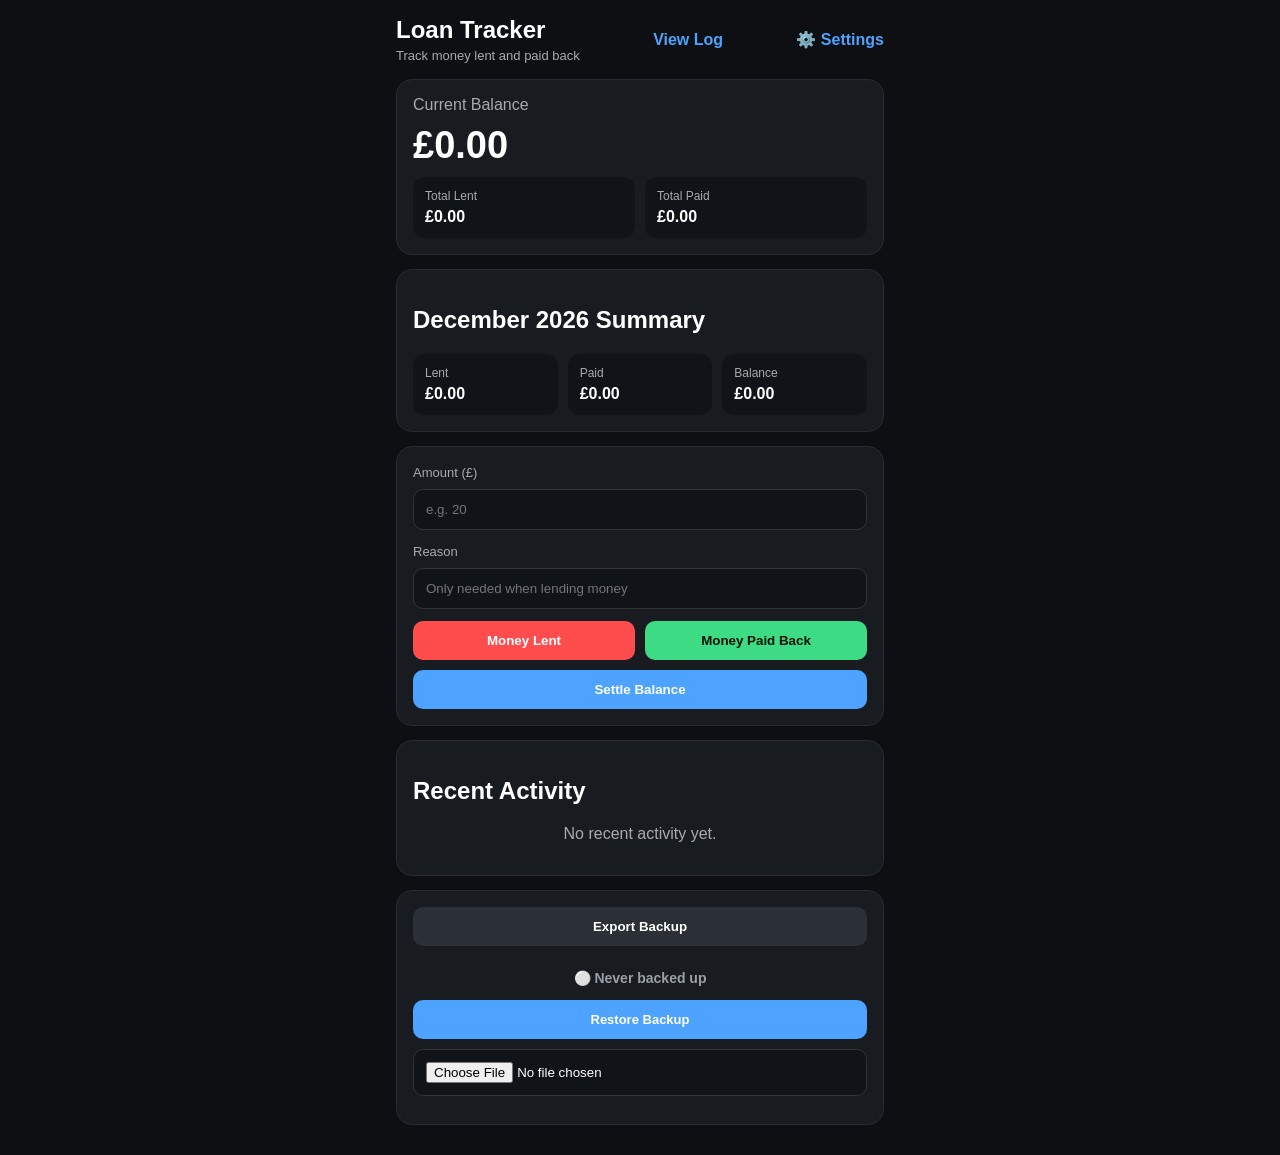
==== index.html @ ec19d375 "Add settings link to index.html" ====
<!DOCTYPE html>
<html lang="en">
<head>
 <link rel="manifest" href="manifest.json">
<meta name="theme-color" content="#0f172a">
<meta name="apple-mobile-web-app-capable" content="yes">
<meta name="apple-mobile-web-app-status-bar-style" content="black-translucent">
<meta name="apple-mobile-web-app-title" content="Loan Tracker">
<link rel="apple-touch-icon" href="icon-192.png"> 
  <meta charset="UTF-8" />
  <meta name="viewport" content="width=device-width, initial-scale=1.0" />
  <title>Loan Tracker</title>
  <link rel="stylesheet" href="style.css" />
</head>
<body>

  <div class="app">

    <header class="header">
      <div>
        <h1>Loan Tracker</h1>
        <p>Track money lent and paid back</p>
      </div>
      <a href="log.html" class="link-btn">View Log</a>
     <a class="link-btn" href="settings.html">⚙️ Settings</a>
    </header>

    <section class="card balance-card">
      <p>Current Balance</p>
      <div id="balance">£0.00</div>

      <div class="stats">
        <div>
          <span>Total Lent</span>
          <strong id="totalLent">£0.00</strong>
        </div>

        <div>
          <span>Total Paid</span>
          <strong id="totalPaid">£0.00</strong>
        </div>
      </div>
    </section>

    <section class="card monthly-card">
      <h2 id="monthTitle">This Month</h2>

      <div class="monthly-grid">
        <div>
          <span>Lent</span>
          <strong id="monthLent">£0.00</strong>
        </div>

        <div>
          <span>Paid</span>
          <strong id="monthPaid">£0.00</strong>
        </div>

        <div>
          <span>Balance</span>
          <strong id="monthBalance">£0.00</strong>
        </div>
      </div>
    </section>

    <section class="card">
      <label>Amount (£)</label>
      <input id="amount" type="number" placeholder="e.g. 20" />

      <label>Reason</label>
      <input id="reason" type="text" placeholder="Only needed when lending money" />

      <div class="buttons">
        <button id="lendBtn" class="btn-lent">Money Lent</button>
        <button id="paidBtn" class="btn-paid">Money Paid Back</button>
      </div>

      <button id="settleBtn" class="settle-btn">Settle Balance</button>
    </section>

    <section class="card">
      <h2>Recent Activity</h2>
      <div id="recentList"></div>
    </section>

    <section class="card backup-card">
  <button id="exportBtn">Export Backup</button>

  <p id="lastBackup" class="backup-text">
    ⚪ Never backed up
  </p>

  <label for="importInput" class="import-label">
    Restore Backup
  </label>

  <input
    id="importInput"
    type="file"
    accept=".json,application/json"
  />
</section>

  </div>

  <script src="script.js"></script>
 <script>
  if ("serviceWorker" in navigator) {
    window.addEventListener("load", () => {
      navigator.serviceWorker.register("./service-worker.js");
    });
  }
</script>
</body>
</html>
<!-- force redeploy -->
---- style.css ----
* {
  box-sizing: border-box;
  font-family: Arial, sans-serif;
}

body {
  margin: 0;
  background: #0d0f12;
  color: white;
}

.app {
  max-width: 520px;
  margin: 0 auto;
  padding: 16px;
}

.header {
  display: flex;
  justify-content: space-between;
  align-items: center;
  margin-bottom: 16px;
}

.header h1 {
  margin: 0;
  font-size: 24px;
}

.header p {
  margin: 4px 0 0;
  color: #aaa;
  font-size: 13px;
}

.link-btn {
  color: #4da3ff;
  text-decoration: none;
  font-weight: bold;
}

.card {
  background: #181b20;
  padding: 16px;
  border-radius: 16px;
  margin-bottom: 14px;
  border: 1px solid #262b33;
}

.balance-card p {
  color: #aaa;
  margin: 0;
}

#balance {
  font-size: 38px;
  font-weight: bold;
  margin: 10px 0;
}

.stats,
.monthly-grid {
  display: flex;
  gap: 10px;
}

.stats div,
.monthly-grid div {
  flex: 1;
  background: #101318;
  padding: 12px;
  border-radius: 12px;
}

.stats span,
.monthly-grid span {
  display: block;
  color: #aaa;
  font-size: 12px;
  margin-bottom: 5px;
}

input,
select {
  width: 100%;
  padding: 12px;
  margin: 8px 0 12px;
  border-radius: 10px;
  border: 1px solid #333;
  background: #101318;
  color: white;
}

label {
  font-size: 13px;
  color: #aaa;
}

.buttons {
  display: flex;
  gap: 10px;
}

button {
  border: none;
  border-radius: 10px;
  padding: 12px;
  font-weight: bold;
  color: white;
  cursor: pointer;
  transition: transform 0.18s ease, background 0.18s ease;
}

button:active {
  transform: scale(0.97);
}

.btn-lent {
  flex: 1;
  background: #ff4d4d;
}

.btn-paid {
  flex: 1;
  background: #3ddc84;
  color: #06120a;
}

.settle-btn {
  width: 100%;
  margin-top: 10px;
  background: #4da3ff;
}

.log-item,
.recent-item {
  display: flex;
  justify-content: space-between;
  align-items: center;
  gap: 12px;
  padding: 14px;
  margin-top: 10px;
  border-radius: 14px;
  border-left: 6px solid;
  background: #101318;
}

.log-item.lent,
.recent-item.lent {
  border-left-color: #ff4d4d;
  background: rgba(255, 77, 77, 0.1);
}

.log-item.paid,
.recent-item.paid {
  border-left-color: #3ddc84;
  background: rgba(61, 220, 132, 0.1);
}

.entry-info strong {
  font-size: 20px;
}

.entry-info p {
  margin: 4px 0;
  font-weight: bold;
}

.entry-info small {
  color: #aaa;
  font-size: 12px;
}

.entry-actions {
  display: flex;
  flex-direction: column;
  align-items: flex-end;
  gap: 8px;
}

.tag {
  padding: 5px 9px;
  border-radius: 999px;
  font-size: 11px;
  font-weight: bold;
}

.lent .tag {
  background: #ff4d4d;
  color: white;
}

.paid .tag {
  background: #3ddc84;
  color: #06120a;
}

.edit-btn {
  background: #4da3ff;
  padding: 7px 10px;
  font-size: 12px;
}

.delete-btn {
  background: #2b2f36;
  padding: 7px 10px;
  font-size: 12px;
}

.delete-btn:hover {
  background: #ff4d4d;
}

.backup-card button {
  width: 100%;
  background: #2b2f36;
  margin-bottom: 10px;
}

.backup-text {
  text-align: center;
  font-size: 14px;
  font-weight: bold;
}

.backup-good {
  color: #3ddc84;
}

.backup-warning {
  color: #f1c40f;
}

.backup-danger {
  color: #ff4d4d;
}

.backup-none {
  color: #9aa0a6;
}

.empty {
  color: #aaa;
  text-align: center;
}

.undo-bar {
  position: fixed;
  left: 16px;
  right: 16px;
  bottom: 16px;
  max-width: 500px;
  margin: 0 auto;
  background: #222831;
  border: 1px solid #333b46;
  color: white;
  padding: 12px;
  border-radius: 14px;
  display: flex;
  justify-content: space-between;
  align-items: center;
  z-index: 9999;
}

.undo-bar button {
  background: #3ddc84;
  color: #06120a;
}

.modal-overlay {
  position: fixed;
  inset: 0;
  background: rgba(0,0,0,0.65);
  display: none;
  align-items: center;
  justify-content: center;
  padding: 16px;
  z-index: 10000;
}

.modal-overlay.show {
  display: flex;
}

.modal {
  width: 100%;
  max-width: 420px;
  background: #181b20;
  border: 1px solid #333b46;
  border-radius: 18px;
  padding: 18px;
}

.modal h2 {
  margin-top: 0;
}

.modal-actions {
  display: flex;
  gap: 10px;
  margin-top: 12px;
}

.modal-cancel {
  flex: 1;
  background: #2b2f36;
}

.modal-save {
  flex: 1;
  background: #3ddc84;
  color: #06120a;
}

.modal-danger {
  flex: 1;
  background: #ff4d4d;
}

.fade-in {
  animation: fadeInUp 0.25s ease;
}

.pulse {
  animation: pulsePop 0.3s ease;
}

@keyframes fadeInUp {
  from {
    opacity: 0;
    transform: translateY(8px);
  }

  to {
    opacity: 1;
    transform: translateY(0);
  }
}

@keyframes pulsePop {
  0% {
    transform: scale(1);
  }

  50% {
    transform: scale(1.06);
  }

  100% {
    transform: scale(1);
  }
}
.import-label {
  display: block;
  text-align: center;
  background: #4da3ff;
  color: white;
  padding: 12px;
  border-radius: 10px;
  font-weight: bold;
  margin-top: 10px;
}

#importInput {
  margin-top: 10px;
}
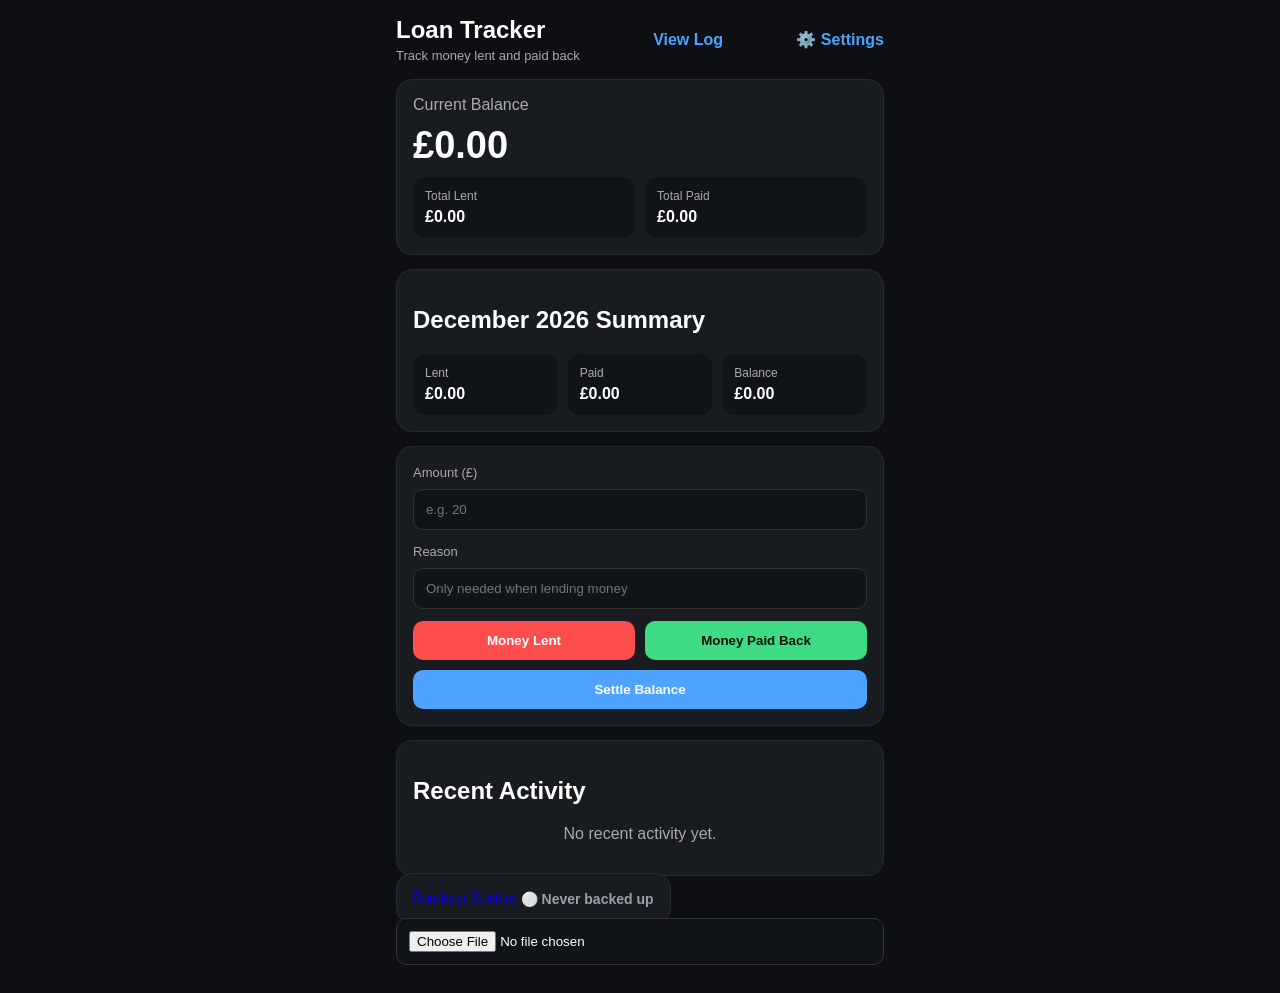
==== commit 387d3fe8: "Update backup section to use link instead of button Replaced backup button and text with a link to s" ====
--- a/index.html
+++ b/index.html
@@ -83,16 +83,10 @@
       <div id="recentList"></div>
     </section>
 
-    <section class="card backup-card">
-  <button id="exportBtn">Export Backup</button>
-
-  <p id="lastBackup" class="backup-text">
-    ⚪ Never backed up
-  </p>
-
-  <label for="importInput" class="import-label">
-    Restore Backup
-  </label>
+ <a href="settings.html" class="card backup-status-card">
+  <span>Backup Status</span>
+  <strong id="lastBackup">⚪ Never backed up</strong>
+</a>
 
   <input
     id="importInput"
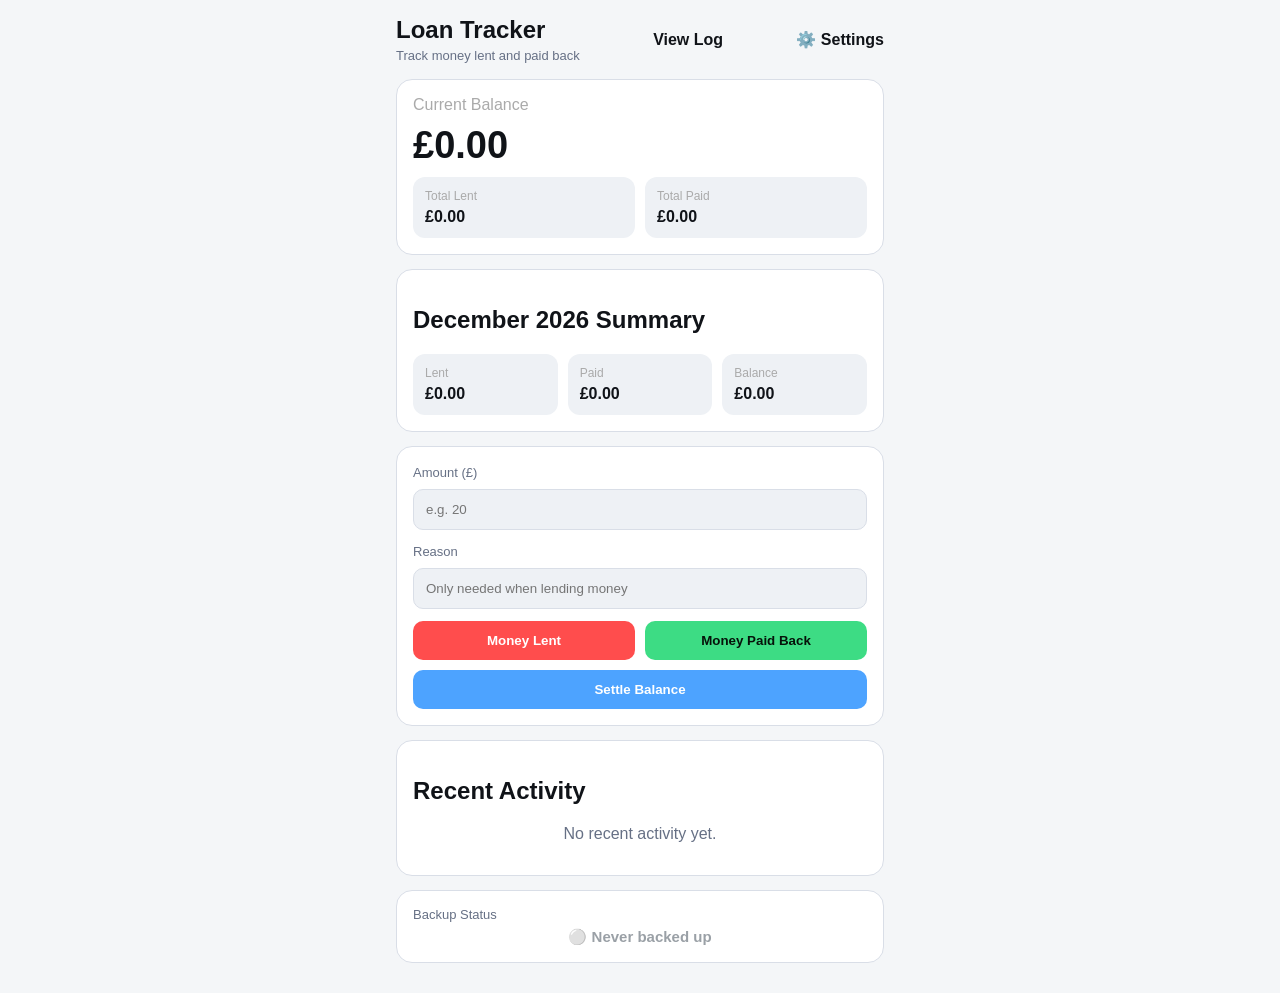
==== commit 877af9a1: "Remove JSON file input from index.html Removed the file input for importing JSON data." ====
--- a/index.html
+++ b/index.html
@@ -88,11 +88,7 @@
   <strong id="lastBackup">⚪ Never backed up</strong>
 </a>
 
-  <input
-    id="importInput"
-    type="file"
-    accept=".json,application/json"
-  />
+ 
 </section>
 
   </div>
--- a/style.css
+++ b/style.css
@@ -364,3 +364,145 @@
 #importInput {
   margin-top: 10px;
 }
+:root {
+  --bg: #0d0f12;
+  --card: #181b20;
+  --card-soft: #101318;
+  --text: #ffffff;
+  --muted: #aaa;
+  --border: #262b33;
+  --accent: #4da3ff;
+}
+
+body.theme-light {
+  --bg: #f4f6f8;
+  --card: #ffffff;
+  --card-soft: #eef1f5;
+  --text: #101318;
+  --muted: #667085;
+  --border: #d9dee7;
+}
+
+body.accent-blue { --accent: #4da3ff; }
+body.accent-green { --accent: #3ddc84; }
+body.accent-purple { --accent: #a855f7; }
+body.accent-orange { --accent: #f97316; }
+body.accent-slate { --accent: #64748b; }
+
+body {
+  background: var(--bg);
+  color: var(--text);
+}
+
+.card,
+.modal {
+  background: var(--card);
+  border-color: var(--border);
+}
+
+.stats div,
+.monthly-grid div,
+input,
+select,
+.log-item,
+.recent-item {
+  background: var(--card-soft);
+  color: var(--text);
+  border-color: var(--border);
+}
+
+.header p,
+label,
+.entry-info small,
+.empty,
+.muted {
+  color: var(--muted);
+}
+
+.edit-btn,
+.settle-btn,
+.import-label,
+.settings-main-btn {
+  background: var(--accent);
+  color: white;
+}
+
+.link-btn {
+  background: transparent;
+  color: var(--text);
+  text-decoration: none;
+  font-weight: 700;
+}
+
+
+.backup-status-card {
+  display: block;
+  text-decoration: none;
+  color: var(--text);
+}
+
+.backup-status-card span {
+  display: block;
+  color: var(--muted);
+  font-size: 13px;
+  margin-bottom: 6px;
+}
+
+.backup-status-card strong {
+  display: block;
+  font-size: 15px;
+}
+
+.settings-card h2 {
+  margin-top: 0;
+}
+
+.settings-options {
+  display: flex;
+  gap: 10px;
+  margin: 10px 0 18px;
+}
+
+.setting-choice {
+  flex: 1;
+  background: var(--card-soft);
+  color: var(--text);
+  border: 1px solid var(--border);
+}
+
+.setting-choice.active {
+  background: var(--accent);
+  color: white;
+}
+
+.accent-grid {
+  display: flex;
+  gap: 12px;
+  margin-top: 10px;
+}
+
+.accent-dot {
+  width: 42px;
+  height: 42px;
+  border-radius: 999px;
+  border: 3px solid transparent;
+}
+
+.accent-dot.active {
+  border-color: var(--text);
+}
+
+.accent-dot.blue { background: #4da3ff; }
+.accent-dot.green { background: #3ddc84; }
+.accent-dot.purple { background: #a855f7; }
+.accent-dot.orange { background: #f97316; }
+.accent-dot.slate { background: #64748b; }
+
+.settings-main-btn {
+  width: 100%;
+  margin-top: 12px;
+
+}
+#importInput {
+  display: none;
+}
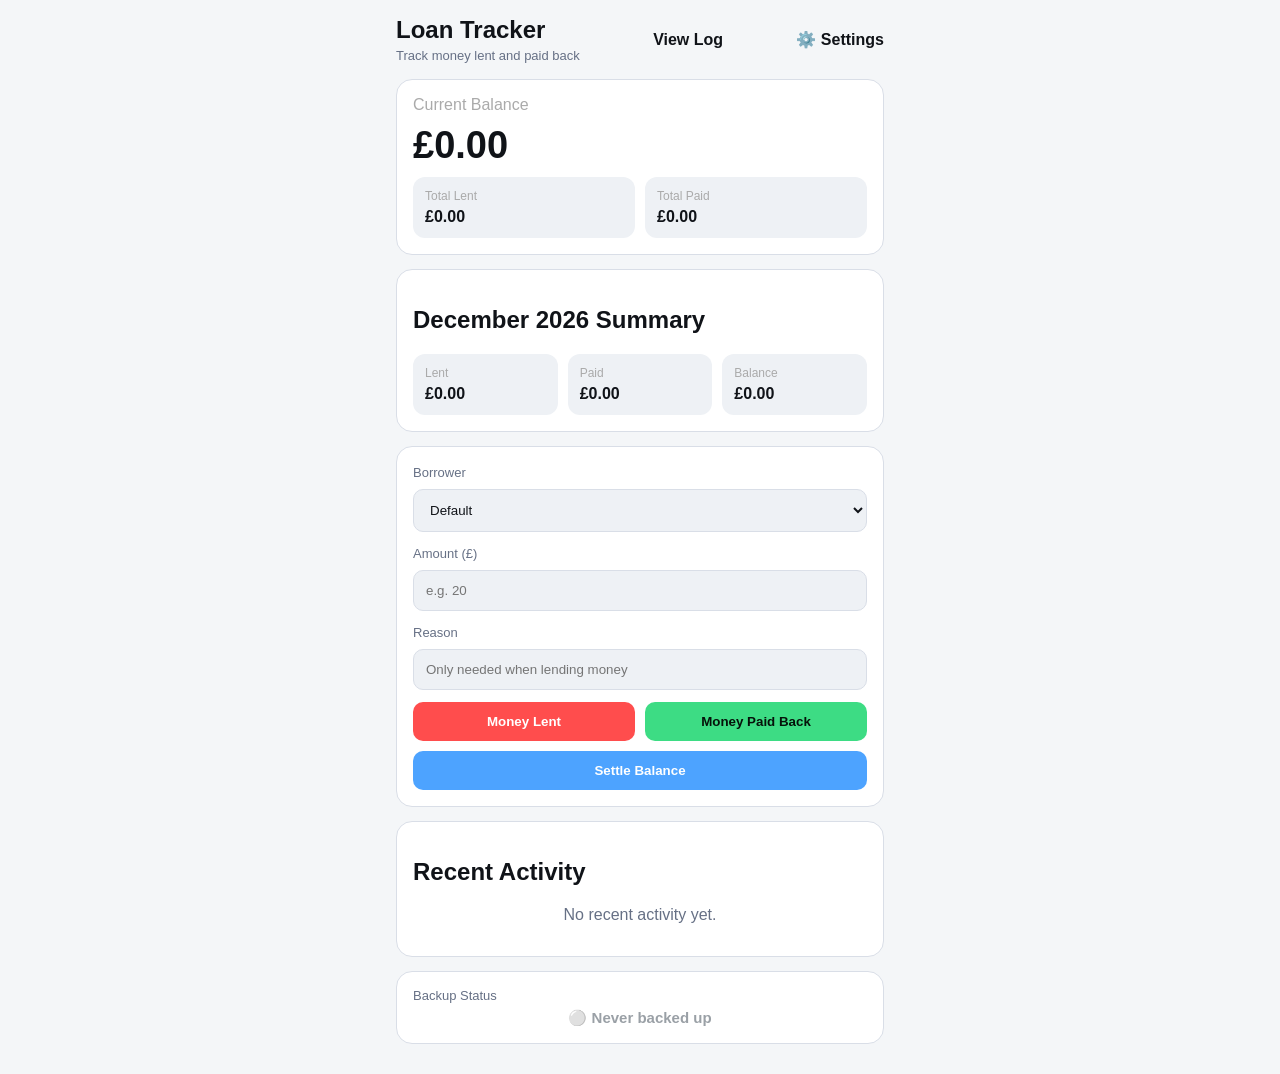
==== commit f78f5416: "Show borrower in loan entries" ====
--- a/index.html
+++ b/index.html
@@ -64,6 +64,8 @@
     </section>
 
     <section class="card">
+    <label>Borrower</label>
+<select id="borrowerSelect"></select>
       <label>Amount (£)</label>
       <input id="amount" type="number" placeholder="e.g. 20" />
 
@@ -89,10 +91,11 @@
 </a>
 
  
-</section>
+
 
   </div>
 
+  <script src="data.js"></script>
   <script src="script.js"></script>
  <script>
   if ("serviceWorker" in navigator) {
--- a/style.css
+++ b/style.css
@@ -506,3 +506,95 @@
 #importInput {
   display: none;
 }
+.hidden{
+    display:none;
+}
+
+.developer-menu{
+    margin-top:25px;
+    padding-top:20px;
+    border-top:1px solid rgba(255,255,255,.1);
+}
+
+.developer-menu button{
+    width:100%;
+    margin-top:10px;
+}
+.update-banner {
+  position: fixed;
+  left: 16px;
+  right: 16px;
+  bottom: 18px;
+  z-index: 99999;
+
+  background: var(--card);
+  color: var(--text);
+  border: 1px solid var(--border);
+  border-radius: 18px;
+  padding: 16px;
+
+  box-shadow: 0 18px 50px rgba(0, 0, 0, 0.35);
+
+  display: none;
+  animation: slideUp 0.3s ease;
+}
+
+.update-banner.show {
+  display: block;
+}
+
+.update-banner strong {
+  display: block;
+  font-size: 16px;
+  margin-bottom: 4px;
+}
+
+.update-banner p {
+  margin: 0 0 12px;
+  color: var(--muted);
+  font-size: 14px;
+}
+
+.update-banner button {
+  width: 100%;
+  border: 0;
+  border-radius: 14px;
+  padding: 12px;
+  background: var(--accent);
+  color: white;
+  font-weight: 800;
+}
+
+@keyframes slideUp {
+  from {
+    transform: translateY(24px);
+    opacity: 0;
+  }
+
+  to {
+    transform: translateY(0);
+    opacity: 1;
+  }
+}
+.modal {
+  width: calc(100% - 32px);
+  max-width: 420px;
+  box-sizing: border-box;
+}
+
+.modal input,
+.modal select {
+  width: 100%;
+  box-sizing: border-box;
+}
+
+.edit-date-row {
+  display: flex;
+  flex-direction: column;
+  gap: 10px;
+}
+#borrowerList {
+  display: flex;
+  flex-direction: column;
+  gap: 10px;
+}
